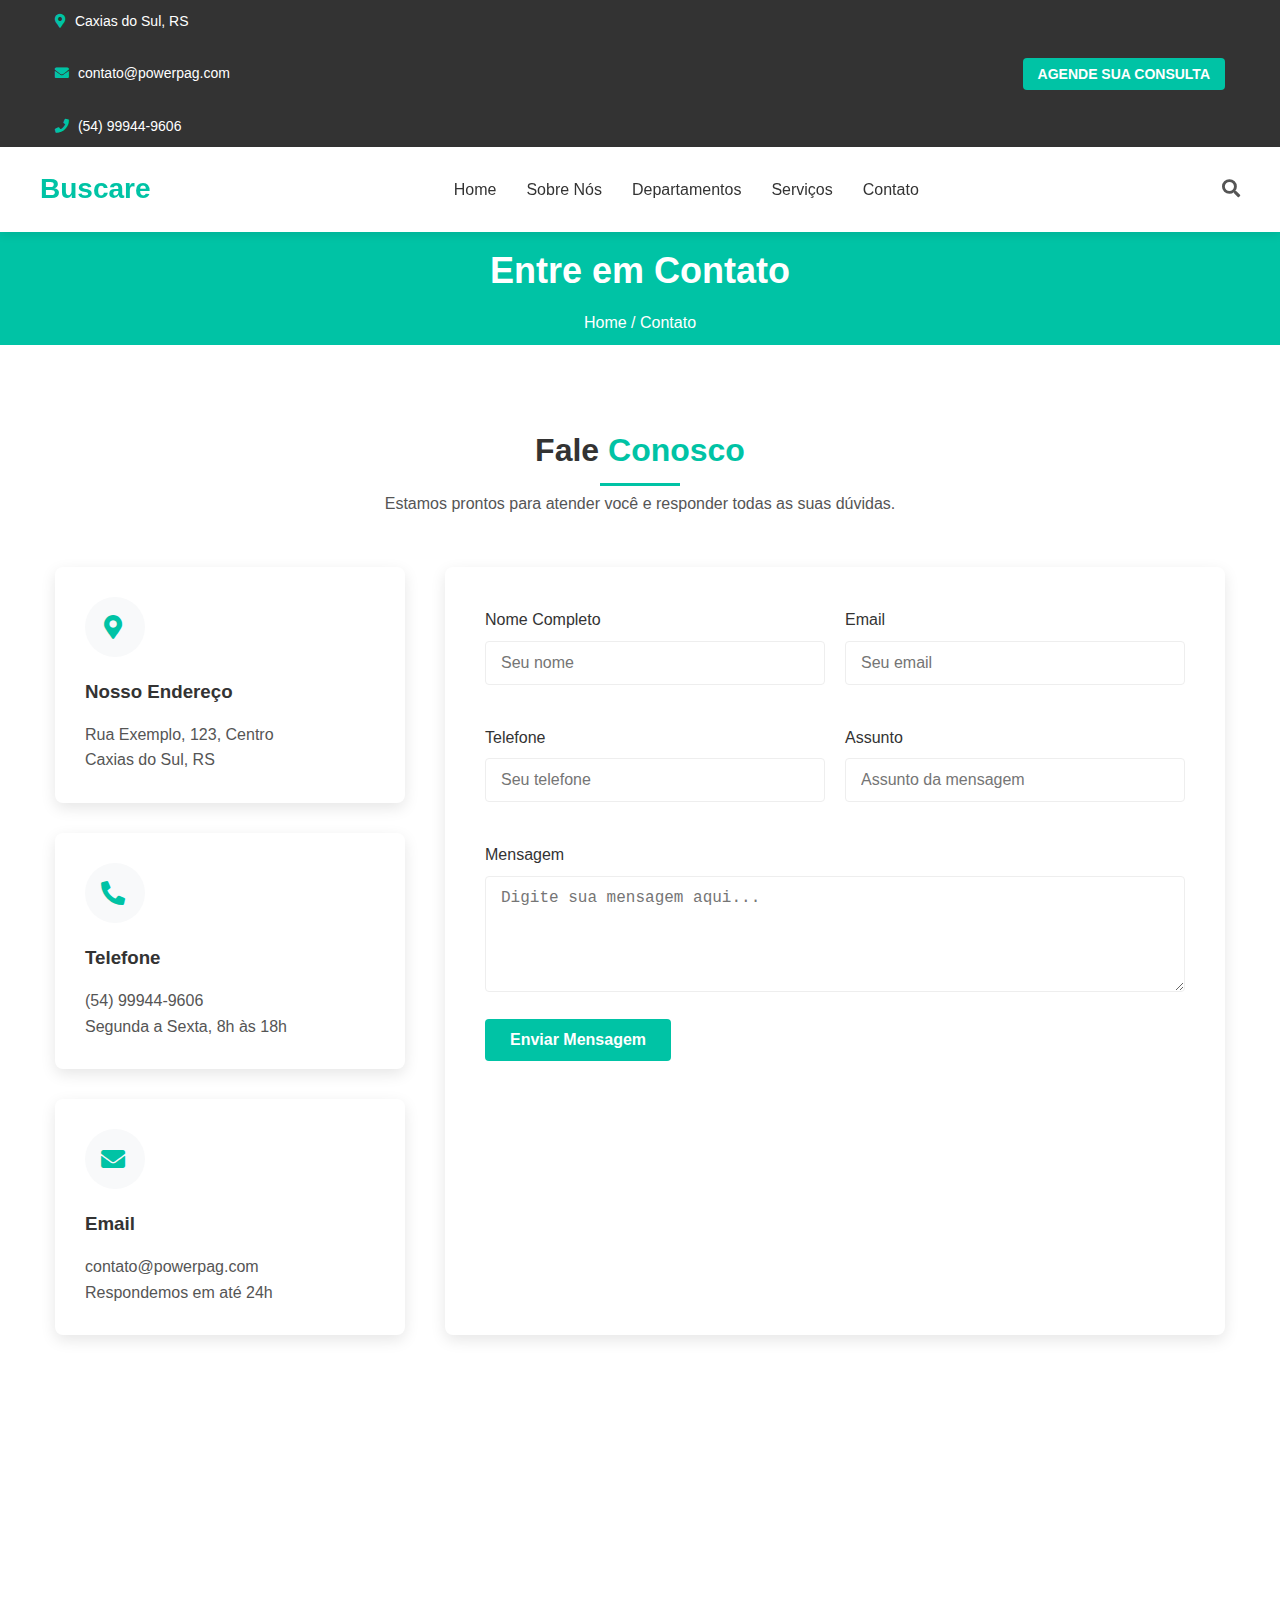
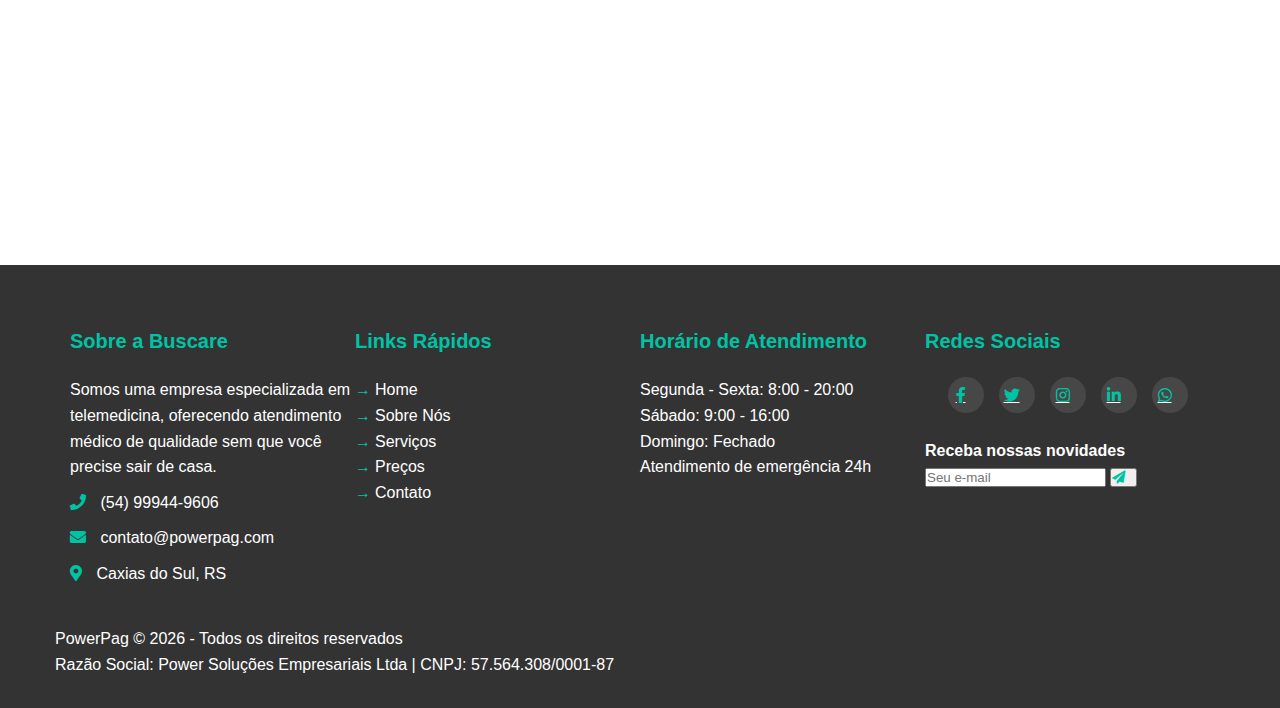
==== contato.html @ 87d9a32d "Initial commit of Buscare project" ====
<!DOCTYPE html>
<html lang="pt-BR">
<head>
    <meta charset="UTF-8">
    <meta name="viewport" content="width=device-width, initial-scale=1.0">
    <title>Buscare - Contato</title>
    <link rel="stylesheet" href="styles.css">
    <link rel="stylesheet" href="https://cdnjs.cloudflare.com/ajax/libs/font-awesome/5.15.4/css/all.min.css">
</head>
<body>
    <!-- Top Info Bar -->
    <div class="top-info-bar">
        <div class="container">
            <div class="contact-info">
                <span><i class="fas fa-map-marker-alt"></i> Caxias do Sul, RS</span>
                <span><i class="fas fa-envelope"></i> contato@powerpag.com</span>
                <span><i class="fas fa-phone"></i> (54) 99944-9606</span>
            </div>
            <div class="appointment-btn">
                <a href="contato.html" class="btn">AGENDE SUA CONSULTA</a>
            </div>
        </div>
    </div>

    <!-- Main Header -->
    <header>
        <div class="header-container">
            <div class="logo">
                <h1>Buscare</h1>
            </div>
            <nav>
                <ul>
                    <li><a href="index.html">Home</a></li>
                    <li><a href="sobre-nos.html">Sobre Nós</a></li>
                    <li><a href="servicos.html">Departamentos</a></li>
                    <li><a href="precos.html">Serviços</a></li>
                    <li><a href="contato.html">Contato</a></li>
                </ul>
            </nav>
            <div class="search-icon">
                <i class="fas fa-search"></i>
            </div>
        </div>
    </header>

    <main>
        <!-- Page Banner -->
        <section class="page-banner">
            <div class="container">
                <h1>Entre em Contato</h1>
                <div class="breadcrumb">
                    <a href="index.html">Home</a> / <span>Contato</span>
                </div>
            </div>
        </section>

        <!-- Contact Section -->
        <section class="contact-section">
            <div class="container">
                <div class="section-header">
                    <h2>Fale <span class="highlight">Conosco</span></h2>
                    <p>Estamos prontos para atender você e responder todas as suas dúvidas.</p>
                </div>

                <div class="contact-container">
                    <div class="contact-info">
                        <div class="info-card">
                            <div class="info-icon">
                                <i class="fas fa-map-marker-alt"></i>
                            </div>
                            <h3>Nosso Endereço</h3>
                            <p>Rua Exemplo, 123, Centro</p>
                            <p>Caxias do Sul, RS</p>
                        </div>

                        <div class="info-card">
                            <div class="info-icon">
                                <i class="fas fa-phone-alt"></i>
                            </div>
                            <h3>Telefone</h3>
                            <p>(54) 99944-9606</p>
                            <p>Segunda a Sexta, 8h às 18h</p>
                        </div>

                        <div class="info-card">
                            <div class="info-icon">
                                <i class="fas fa-envelope"></i>
                            </div>
                            <h3>Email</h3>
                            <p>contato@powerpag.com</p>
                            <p>Respondemos em até 24h</p>
                        </div>
                    </div>

                    <div class="contact-form-container">
                        <form class="contact-form">
                            <div class="form-row">
                                <div class="form-group">
                                    <label for="name">Nome Completo</label>
                                    <input type="text" id="name" name="name" placeholder="Seu nome" required>
                                </div>
                                <div class="form-group">
                                    <label for="email">Email</label>
                                    <input type="email" id="email" name="email" placeholder="Seu email" required>
                                </div>
                            </div>
                            
                            <div class="form-row">
                                <div class="form-group">
                                    <label for="phone">Telefone</label>
                                    <input type="tel" id="phone" name="phone" placeholder="Seu telefone">
                                </div>
                                <div class="form-group">
                                    <label for="subject">Assunto</label>
                                    <input type="text" id="subject" name="subject" placeholder="Assunto da mensagem">
                                </div>
                            </div>
                            
                            <div class="form-group">
                                <label for="message">Mensagem</label>
                                <textarea id="message" name="message" rows="5" placeholder="Digite sua mensagem aqui..." required></textarea>
                            </div>
                            
                            <button type="submit" class="btn">Enviar Mensagem</button>
                        </form>
                    </div>
                </div>
            </div>
        </section>

        <!-- Map Section -->
        <section class="map-section">
            <div class="map-container">
                <iframe src="https://www.google.com/maps/embed?pb=!1m18!1m12!1m3!1d111983.79428037127!2d-51.2520616!3d-29.1684063!2m3!1f0!2f0!3f0!3m2!1i1024!2i768!4f13.1!3m3!1m2!1s0x951ebccee24621cd%3A0x7edd7d35d8836a5d!2sCaxias%20do%20Sul%2C%20RS!5e0!3m2!1spt-BR!2sbr!4v1651234567890!5m2!1spt-BR!2sbr" width="100%" height="450" style="border:0;" allowfullscreen="" loading="lazy" referrerpolicy="no-referrer-when-downgrade"></iframe>
            </div>
        </section>
    </main>

    <footer id="main-footer"></footer>

    <script type="module">
        import { createFooter } from './components/Footer.js';
        import { renderSocialIcons } from './socialIcons.js';

        // Wait for DOM to be fully loaded
        window.addEventListener('DOMContentLoaded', async () => {
            try {
                // Add footer to the page
                const footerElement = document.getElementById('main-footer');
                footerElement.replaceWith(createFooter());

                // Add social icons
                const socialSection = document.querySelector('.social-icons-container');
                if (socialSection) {
                    await renderSocialIcons().then(icons => {
                        socialSection.appendChild(icons);
                    });
                }
            } catch (error) {
                console.log('Footer initialization error:', error);
            }
        });

        // Header scroll effect
        try {
            window.addEventListener('scroll', function() {
                const header = document.querySelector('header');
                if (header) {
                    if (window.scrollY > 70) {
                        header.classList.add('shrink');
                    } else {
                        header.classList.remove('shrink');
                    }
                }
            });
        } catch (error) {
            console.log('Header scroll effect error:', error);
        }
    </script>

    <script>
        window.addEventListener('scroll', function() {
            const header = document.querySelector('header');
            if (window.scrollY > 70) { // Ajuste o valor conforme necessário
                header.classList.add('shrink');
            } else {
                header.classList.remove('shrink');
            }
        });
    </script>
</body>
</html>
---- styles.css ----
:root {
    --primary-color: #00c3a5;
    --secondary-color: #333;
    --text-color: #555;
    --light-color: #fff;
    --border-color: #eee;
    --accent-color: #f8f9fa;
}

* {
    margin: 0;
    padding: 0;
    box-sizing: border-box;
}

body {
    font-family: 'Arial', sans-serif;
    line-height: 1.6;
    color: var(--text-color);
}

.container {
    width: 100%;
    max-width: 1200px;
    margin: 0 auto;
    padding: 0 15px;
}

/* Top Info Bar */
.top-info-bar {
    background-color: #333;
    color: white;
    padding: 10px 0;
}

.top-info-bar .container {
    display: flex;
    justify-content: space-between;
    align-items: center;
    flex-wrap: nowrap;
}

.contact-info {
    display: flex;

}
.contact-info span {
    margin-right: 20px;
    font-size: 14px;
    white-space: nowrap;
}

.contact-info i {
    margin-right: 5px;
    color: var(--primary-color);
    padding: -5px;
}

.appointment-btn {
    white-space: nowrap;
}

.appointment-btn .btn {
    background-color: var(--primary-color);
    color: white;
    padding: 8px 15px;
    border-radius: 4px;
    text-decoration: none;
    font-size: 14px;
    font-weight: bold;
}
    @media (max-width: 768px) {
    .top-info-bar .container {
        flex-direction: row; /* Changed from column to row */
        flex-wrap: wrap;
        justify-content: center;
        gap: 15px;
}
    
    .contact-info {
        flex-wrap: wrap;
        justify-content: center;
    }
}

/* Header */
header {
    background-color: white;
    box-shadow: 0 2px 10px rgba(0,0,0,0.1);
    position: sticky;
    top: 0;
    z-index: 1000;
    transition: all 0.3s ease;
}

.header-container {
    display: flex;
    justify-content: space-between;
    align-items: center;
    padding: 20px 0;
    max-width: 1200px;
    margin: 0 auto;
}

.logo h1 {
    color: var(--primary-color);
    font-size: 28px;
    margin: 0;
}

nav ul {
    display: flex;
    list-style: none;
}

nav ul li {
    margin: 0 15px;
}

nav ul li a {
    text-decoration: none;
    color: var(--secondary-color);
    font-weight: 500;
    transition: color 0.3s;
}

nav ul li a:hover {
    color: var(--primary-color);
}

.search-icon {
    font-size: 18px;
    cursor: pointer;
}

/* Hero Section */
.hero-section {
    background-image: url('imagens/hero-bg.jpg');
    background-size: cover;
    background-position: center;
    height: 600px;
    position: relative;
    display: flex;
    align-items: center;
    color: white;
    background-color: #00c3a5; /* Fallback color */
}

.hero-section::before {
    content: '';
    position: absolute;
    top: 0;
    left: 0;
    right: 0;
    bottom: 0;
    background: rgba(0, 0, 0, 0.4);
}

.hero-content {
    max-width: 1200px;
    margin: 0 auto;
    padding: 0 15px;
    position: relative;
    z-index: 1;
}

.hero-text {
    max-width: 600px;
}

.play-button {
    width: 60px;
    height: 60px;
    background-color: white;
    border-radius: 50%;
    display: flex;
    align-items: center;
    justify-content: center;
    margin-bottom: 20px;
    cursor: pointer;
}

.play-button i {
    color: var(--primary-color);
    font-size: 20px;
}

.hero-text h1 {
    font-size: 42px;
    margin-bottom: 20px;
    line-height: 1.2;
}

.hero-text p {
    font-size: 18px;
    margin-bottom: 30px;
}

.hero-text .btn {
    background-color: var(--primary-color);
    color: white;
    padding: 12px 25px;
    text-decoration: none;
    border-radius: 4px;
    font-weight: bold;
    display: inline-block;
    transition: background-color 0.3s;
}

.hero-text .btn:hover {
    background-color: #00a08a;
}

/* Service Cards */
.service-cards {
    margin-top: -70px;
    position: relative;
    z-index: 10;
}

.service-cards .container {
    display: flex;
    justify-content: space-between;
    gap: 20px;
}

.service-cards .card {
    background-color: white;
    padding: 30px 20px;
    text-align: center;
    border-radius: 5px;
    box-shadow: 0 5px 15px rgba(0,0,0,0.1);
    flex: 1;
    transition: transform 0.3s;
}

.service-cards .card:hover {
    transform: translateY(-10px);
}

.service-cards .icon {
    width: 70px;
    height: 70px;
    background-color: #f0f8ff;
    border-radius: 50%;
    display: flex;
    align-items: center;
    justify-content: center;
    margin: 0 auto 15px;
}

.service-cards .icon i {
    font-size: 30px;
    color: var(--primary-color);
}

.service-cards h3 {
    color: var(--secondary-color);
    font-size: 18px;
    margin-bottom: 0;
}

/* Emergency Services Section */
.emergency-services {
    padding: 80px 0;
    background-color: var(--accent-color);
}

.emergency-services .container {
    display: flex;
    align-items: center;
    gap: 40px;
}

.emergency-services .image-side {
    flex: 1;
}

.emergency-services .image-side img {
    width: 100%;
    border-radius: 8px;
    box-shadow: 0 5px 15px rgba(0,0,0,0.1);
}

.emergency-services .content-side {
    flex: 1;
}

.emergency-services h2 {
    color: var(--secondary-color);
    font-size: 32px;
    margin-bottom: 20px;
}

.emergency-services p {
    margin-bottom: 25px;
}

.emergency-features {
    list-style: none;
    margin-bottom: 30px;
}

.emergency-features li {
    margin-bottom: 15px;
    display: flex;
    align-items: center;
}

.emergency-features i {
    color: var(--primary-color);
    margin-right: 10px;
    font-size: 18px;
}

/* Centers of Excellence */
.centers-excellence {
    padding: 80px 0;
}

.section-header {
    text-align: center;
    margin-bottom: 50px;
}

.section-header h2 {
    color: var(--secondary-color);
    font-size: 32px;
    margin-bottom: 15px;
    position: relative;
    display: inline-block;
}

.section-header h2::after {
    content: '';
    position: absolute;
    bottom: -10px;
    left: 50%;
    transform: translateX(-50%);
    width: 80px;
    height: 3px;
    background-color: var(--primary-color);
}

.section-header .highlight {
    color: var(--primary-color);
}

.section-header p {
    max-width: 700px;
    margin: 0 auto;
}

.excellence-cards {
    display: flex;
    justify-content: space-between;
    gap: 30px;
    max-width: 1200px;
    margin: 0 auto;
    padding: 0 15px;
}

.excellence-card {
    flex: 1;
    text-align: center;
    padding: 30px 20px;
    border: 1px solid var(--border-color);
    border-radius: 5px;
    transition: all 0.3s;
}

.excellence-card:hover {
    box-shadow: 0 10px 30px rgba(0,0,0,0.1);
    transform: translateY(-10px);
}

/* Add this to your existing CSS file */
.circle-image {
    width: 100%;
    height: 100%;
    object-fit: cover;
    border-radius: 50%;
}

/* You might want to adjust the icon-circle size for images */
.icon-circle {
    width: 80px;
    height: 80px;
    background-color: var(--primary-color);
    border-radius: 50%;
    display: flex;
    align-items: center;
    justify-content: center;
    margin: 0 auto 20px;
    overflow: hidden; /* Add this to ensure the image stays within the circle */
}

.icon-circle i {
    font-size: 30px;
    color: white;
}

.excellence-card h3 {
    color: var(--secondary-color);
    margin-bottom: 15px;
}

.excellence-card p {
    margin-bottom: 20px;
}

.read-more {
    color: var(--primary-color);
    text-decoration: none;
    font-weight: bold;
    display: inline-block;
    position: relative;
}

.read-more::after {
    content: '';
    position: absolute;
    bottom: -5px;
    left: 0;
    width: 0;
    height: 2px;
    background-color: var(--primary-color);
    transition: width 0.3s;
}

.read-more:hover::after {
    width: 100%;
}

/* Testimonials Section */
.depoimentos {
    padding: 80px 0;
    background-color: var(--accent-color);
    text-align: center;
    position: relative;
}

.depoimentos h2 {
    color: var(--secondary-color);
    font-size: 32px;
    margin-bottom: 40px;
    position: relative;
    display: inline-block;
}

.depoimentos h2::after {
    content: '';
    position: absolute;
    bottom: -10px;
    left: 50%;
    transform: translateX(-50%);
    width: 80px;
    height: 3px;
    background-color: var(--primary-color);
}

.slider-container {
    max-width: 800px;
    margin: 0 auto;
    overflow: hidden;
}

.slider {
    display: flex;
    transition: transform 0.5s ease;
}

.slide {
    min-width: 100%;
    padding: 30px;
    background-color: white;
    border-radius: 8px;
    box-shadow: 0 5px 15px rgba(0,0,0,0.1);
}

.slide p {
    font-size: 18px;
    font-style: italic;
    margin-bottom: 20px;
}

.slide h4 {
    color: var(--primary-color);
}

.nav {
    display: flex;
    justify-content: center;
    margin-top: 30px;
}

.nav-btn {
    width: 12px;
    height: 12px;
    background-color: #ccc;
    border-radius: 50%;
    margin: 0 5px;
    cursor: pointer;
    transition: background-color 0.3s;
}

.nav-btn:hover {
    background-color: var(--primary-color);
}

input[type="radio"] {
    display: none;
}

#radio1:checked ~ .slider-container .slider {
    transform: translateX(0);
}

#radio2:checked ~ .slider-container .slider {
    transform: translateX(-100%);
}

#radio3:checked ~ .slider-container .slider {
    transform: translateX(-200%);
}

#radio1:checked ~ .nav label:nth-child(1),
#radio2:checked ~ .nav label:nth-child(2),
#radio3:checked ~ .nav label:nth-child(3) {
    background-color: var(--primary-color);
}

/* Footer */
footer {
    background-color: var(--secondary-color);
    color: white;
    padding: 60px 0 30px;
}

.footer-container {
    display: flex;
    justify-content: space-between;
    flex-wrap: wrap;
    max-width: 1200px;
    margin: 0 auto;
    padding: 0 15px;
}

.footer-section {
    flex: 1;
    min-width: 250px;
    margin-bottom: 30px;
}

.footer-section h3 {
    color: var(--primary-color);
    margin-bottom: 20px;
    font-size: 20px;
}

.footer-section p {
    margin-bottom: 10px;
}

.footer-section i {
    margin-right: 10px;
    color: var(--primary-color);
}

/* Responsive Styles */
@media (max-width: 992px) {
    .hero-text h1 {
        font-size: 36px;
    }
    
    .service-cards .container,
    .emergency-services .container,
    .excellence-cards {
        flex-direction: column;
    }
    
    .emergency-services .container {
        gap: 30px;
    }
    
    .excellence-card {
        margin-bottom: 20px;
    }
}

@media (max-width: 768px) {
    .top-info-bar .container {
        flex-direction: column;
        gap: 10px;
    }
    
    .header-container {
        flex-direction: column;
        text-align: center;
    }
    
    nav ul {
        margin-top: 15px;
        flex-wrap: wrap;
        justify-content: center;
    }
    
    .hero-section {
        height: 500px;
    }
    
    .hero-text {
        text-align: center;
        margin: 0 auto;
    }
    
    .play-button {
        margin: 0 auto 20px;
    }
    
    .footer-section {
        flex: 100%;
    }
}

/* Header Shrink Effect */
header.shrink {
    padding: 5px 0;
    box-shadow: 0 2px 10px rgba(0,0,0,0.1);
}

header.shrink .logo h1 {
    font-size: 24px;
}

header.shrink nav ul li a {
    font-size: 14px;
}

/* Page Banner */
.page-banner {
    background-color: var(--primary-color);
    color: white;
    padding: 10px 0;
    text-align: center;
}

.page-banner h1 {
    font-size: 36px;
    margin-bottom: 10px;
}

.breadcrumb {
    font-size: 16px;
}

.breadcrumb a {
    color: white;
    text-decoration: none;
}

.breadcrumb a:hover {
    text-decoration: underline;
}

/* About Content */
.about-content {
    padding: 80px 0;
}

.about-grid {
    display: flex;
    gap: 40px;
    align-items: center;
}

.about-image {
    flex: 1;
}

.about-image img {
    width: 100%;
    border-radius: 8px;
    box-shadow: 0 5px 15px rgba(0,0,0,0.1);
}

.about-text {
    flex: 1;
}

.about-text h2 {
    color: var(--secondary-color);
    font-size: 32px;
    margin-bottom: 20px;
    position: relative;
}

.about-text h2::after {
    content: '';
    position: absolute;
    bottom: -10px;
    left: 0;
    width: 80px;
    height: 3px;
    background-color: var(--primary-color);
}

.about-text .highlight {
    color: var(--primary-color);
}

.about-text p {
    margin-bottom: 20px;
    line-height: 1.8;
}

.about-features {
    margin-top: 30px;
}

.feature {
    display: flex;
    align-items: flex-start;
    margin-bottom: 20px;
}

.feature i {
    font-size: 24px;
    color: var(--primary-color);
    margin-right: 15px;
    margin-top: 5px;
}

.feature h4 {
    color: var(--secondary-color);
    margin-bottom: 5px;
}

/* Team Section */
.team-section {
    padding: 80px 0;
    background-color: var(--accent-color);
}

.team-grid {
    display: grid;
    grid-template-columns: repeat(auto-fill, minmax(300px, 1fr));
    gap: 30px;
    margin-top: 50px;
}

.team-member {
    background-color: white;
    border-radius: 8px;
    overflow: hidden;
    box-shadow: 0 5px 15px rgba(0,0,0,0.1);
    transition: transform 0.3s;
}

.team-member:hover {
    transform: translateY(-10px);
}

.member-image {
    height: 250px;
    overflow: hidden;
}

.member-image img {
    width: 100%;
    height: 100%;
    object-fit: cover;
    transition: transform 0.5s;
}

.team-member:hover .member-image img {
    transform: scale(1.1);
}

.member-info {
    padding: 20px;
    text-align: center;
}

.member-info h3 {
    color: var(--secondary-color);
    margin-bottom: 5px;
}

.specialty {
    color: var(--primary-color);
    font-weight: bold;
    margin-bottom: 10px;
}

.description {
    margin-bottom: 15px;
    font-size: 14px;
}

.social-icons {
    display: flex;
    justify-content: center;
    gap: 15px;
}

.social-icons a {
    width: 35px;
    height: 35px;
    background-color: var(--accent-color);
    border-radius: 50%;
    display: flex;
    align-items: center;
    justify-content: center;
    color: var(--secondary-color);
    transition: all 0.3s;
}

.social-icons a:hover {
    background-color: var(--primary-color);
    color: white;
}

/* Responsive Styles for About Page */
@media (max-width: 992px) {
    .about-grid {
        flex-direction: column;
    }
    
    .about-image, .about-text {
        width: 100%;
    }
}

@media (max-width: 768px) {
    .page-banner {
        padding: 40px 0;
    }
    
    .page-banner h1 {
        font-size: 28px;
    }
    
    .team-grid {
        grid-template-columns: repeat(auto-fill, minmax(250px, 1fr));
    }
}

/* Services Section */
.services-section {
    padding: 80px 0;
}

.services-grid {
    display: grid;
    grid-template-columns: repeat(auto-fill, minmax(300px, 1fr));
    gap: 30px;
    margin-top: 50px;
}

.service-card {
    background-color: white;
    padding: 30px;
    border-radius: 8px;
    box-shadow: 0 5px 15px rgba(0,0,0,0.1);
    transition: transform 0.3s;
    text-align: center;
}

.service-card:hover {
    transform: translateY(-10px);
}

.service-icon {
    width: 70px;
    height: 70px;
    background-color: var(--accent-color);
    border-radius: 50%;
    display: flex;
    align-items: center;
    justify-content: center;
    margin: 0 auto 20px;
}

.service-icon i {
    font-size: 30px;
    color: var(--primary-color);
}

.service-card h3 {
    color: var(--secondary-color);
    margin-bottom: 15px;
}

.service-card p {
    margin-bottom: 20px;
}

/* How It Works Section */
.how-it-works {
    padding: 80px 0;
    background-color: var(--accent-color);
}

.steps-container {
    margin-top: 50px;
}

.step {
    display: flex;
    align-items: flex-start;
    margin-bottom: 40px;
}

.step-number {
    width: 50px;
    height: 50px;
    background-color: var(--primary-color);
    color: white;
    border-radius: 50%;
    display: flex;
    align-items: center;
    justify-content: center;
    font-size: 24px;
    font-weight: bold;
    margin-right: 20px;
    flex-shrink: 0;
}

.step-content h3 {
    color: var(--secondary-color);
    margin-bottom: 10px;
}

/* CTA Section */
.cta-section {
    padding: 80px 0;
    background-image: url('https://images.unsplash.com/photo-1579684385127-1ef15d508118?ixlib=rb-4.0.3&ixid=M3wxMjA3fDB8MHxwaG90by1wYWdlfHx8fGVufDB8fHx8fA%3D%3D&auto=format&fit=crop&w=880&q=80');
    background-size: cover;
    background-position: center;
    position: relative;
    color: white;
}

.cta-section::before {
    content: '';
    position: absolute;
    top: 0;
    left: 0;
    right: 0;
    bottom: 0;
    background: rgba(0, 0, 0, 0.7);
}

.cta-content {
    position: relative;
    z-index: 1;
    text-align: center;
    max-width: 700px;
    margin: 0 auto;
}

.cta-content h2 {
    font-size: 36px;
    margin-bottom: 20px;
}

.cta-content p {
    font-size: 18px;
    margin-bottom: 30px;
}

.cta-content .btn {
    background-color: var(--primary-color);
    color: white;
    padding: 12px 25px;
    text-decoration: none;
    border-radius: 4px;
    font-weight: bold;
    display: inline-block;
    transition: background-color 0.3s;
}

.cta-content .btn:hover {
    background-color: #00a08a;
}

/* Responsive Styles for Services Page */
@media (max-width: 992px) {
    .services-grid {
        grid-template-columns: repeat(2, 1fr);
    }
}

@media (max-width: 768px) {
    .services-grid {
        grid-template-columns: 1fr;
    }
    
    .step {
        flex-direction: column;
        align-items: center;
        text-align: center;
    }
    
    .step-number {
        margin-right: 0;
        margin-bottom: 15px;
    }
    
    .cta-content h2 {
        font-size: 28px;
    }
}
/* Pricing Section */
.pricing-section {
    padding: 80px 0;
}

.pricing-plans {
    display: flex;
    justify-content: center;
    gap: 30px;
    margin-top: 50px;
    flex-wrap: wrap;
}

.pricing-card {
    background-color: white;
    border-radius: 8px;
    box-shadow: 0 5px 15px rgba(0,0,0,0.1);
    overflow: hidden;
    width: 100%;
    max-width: 350px;
    transition: transform 0.3s;
    position: relative;
}

.pricing-card {
    background-color: white;
    border-radius: 8px;
    box-shadow: 0 5px 15px rgba(0,0,0,0.1);
    overflow: hidden;
    width: 100%;
    max-width: 350px;
    transition: transform 0.3s;
    position: relative;
}

.pricing-card:hover {
    transform: translateY(-10px);
}

.pricing-card.featured {
    border: 2px solid var(--primary-color);
    transform: scale(1.05);
}

.pricing-card.featured:hover {
    transform: scale(1.05) translateY(-10px);
}

.ribbon {
    position: absolute;
    top: 20px;
    right: -30px;
    background-color: var(--primary-color);
    color: white;
    padding: 5px 30px;
    font-size: 14px;
    transform: rotate(45deg);
    font-weight: bold;
}

.plan-header {
    background-color: var(--accent-color);
    padding: 30px 20px;
    text-align: center;
}

.plan-header h3 {
    color: var(--secondary-color);
    font-size: 24px;
    margin-bottom: 15px;
}

.price {
    display: flex;
    align-items: baseline;
    justify-content: center;
}

.currency {
    font-size: 24px;
    font-weight: bold;
    color: var(--secondary-color);
}

.amount {
    font-size: 48px;
    font-weight: bold;
    color: var(--primary-color);
    margin: 0 5px;
}

.period {
    font-size: 16px;
    color: var(--text-color);
}

.plan-features {
    padding: 30px 20px;
}

.plan-features ul {
    list-style: none;
}

.plan-features li {
    margin-bottom: 15px;
    display: flex;
    align-items: center;
}

.plan-features i {
    margin-right: 10px;
    color: var(--primary-color);
}

.plan-features .not-included {
    color: #aaa;
}

.plan-features .not-included i {
    color: #ccc;
}

.plan-footer {
    padding: 0 20px 30px;
    text-align: center;
}

.plan-footer .btn {
    background-color: var(--primary-color);
    color: white;
    padding: 12px 25px;
    text-decoration: none;
    border-radius: 4px;
    font-weight: bold;
    display: inline-block;
    transition: background-color 0.3s;
    width: 100%;
}

.plan-footer .btn:hover {
    background-color: #00a08a;
}

/* Individual Services Pricing */
.individual-pricing {
    padding: 80px 0;
    background-color: var(--accent-color);
}

.services-table {
    margin-top: 50px;
    overflow-x: auto;
}

.services-table table {
    width: 100%;
    border-collapse: collapse;
    background-color: white;
    border-radius: 8px;
    overflow: hidden;
    box-shadow: 0 5px 15px rgba(0,0,0,0.1);
}

.services-table th {
    background-color: var(--primary-color);
    color: white;
    padding: 15px;
    text-align: left;
}

.services-table td {
    padding: 15px;
    border-bottom: 1px solid var(--border-color);
}

.services-table tr:last-child td {
    border-bottom: none;
}

.services-table tr:hover td {
    background-color: #f9f9f9;
}

/* FAQ Section */
.faq-section {
    padding: 80px 0;
}

.faq-container {
    margin-top: 50px;
    max-width: 800px;
    margin-left: auto;
    margin-right: auto;
}

.faq-item {
    margin-bottom: 20px;
    border: 1px solid var(--border-color);
    border-radius: 8px;
    overflow: hidden;
}

.faq-question {
    padding: 20px;
    background-color: white;
    display: flex;
    justify-content: space-between;
    align-items: center;
    cursor: pointer;
}

.faq-question h3 {
    margin: 0;
    font-size: 18px;
    color: var(--secondary-color);
}

.toggle-icon {
    color: var(--primary-color);
}

.faq-answer {
    padding: 0 20px;
    max-height: 0;
    overflow: hidden;
    transition: max-height 0.3s ease, padding 0.3s ease;
}

.faq-item.active .faq-answer {
    padding: 0 20px 20px;
    max-height: 200px;
}
/* Contact Section */
.contact-section {
    padding: 80px 0;
}

.contact-container {
    display: flex;
    gap: 40px;
    margin-top: 50px;
}

.contact-info {
    flex: 1;
    display: flex;
    flex-direction: column;
    gap: 30px;
}

.info-card {
    background-color: white;
    padding: 30px;
    border-radius: 8px;
    box-shadow: 0 5px 15px rgba(0,0,0,0.1);
    transition: transform 0.3s;
}

.info-card:hover {
    transform: translateY(-10px);
}

.info-icon {
    width: 60px;
    height: 60px;
    background-color: var(--accent-color);
    border-radius: 50%;
    display: flex;
    align-items: center;
    justify-content: center;
    margin-bottom: 20px;
}

.info-icon i {
    font-size: 24px;
    color: var(--primary-color);
}

.info-card h3 {
    color: var(--secondary-color);
    margin-bottom: 15px;
}

.contact-form-container {
    flex: 2;
    background-color: white;
    padding: 40px;
    border-radius: 8px;
    box-shadow: 0 5px 15px rgba(0,0,0,0.1);
}

.form-row {
    display: flex;
    gap: 20px;
    margin-bottom: 20px;
}

.form-group {
    flex: 1;
    margin-bottom: 20px;
}

.form-group label {
    display: block;
    margin-bottom: 8px;
    color: var(--secondary-color);
    font-weight: 500;
}

.form-group input,
.form-group textarea {
    width: 100%;
    padding: 12px 15px;
    border: 1px solid var(--border-color);
    border-radius: 4px;
    font-size: 16px;
    transition: border-color 0.3s;
}

.form-group input:focus,
.form-group textarea:focus {
    border-color: var(--primary-color);
    outline: none;
}

.contact-form .btn {
    background-color: var(--primary-color);
    color: white;
    padding: 12px 25px;
    border: none;
    border-radius: 4px;
    font-weight: bold;
    font-size: 16px;
    cursor: pointer;
    transition: background-color 0.3s;
}

.contact-form .btn:hover {
    background-color: #00a08a;
}

/* Map Section */
.map-section {
    height: 450px;
}

.map-container {
    height: 100%;
}

.map-container iframe {
    display: block;
}

/* Responsive Styles for Contact Page */
@media (max-width: 992px) {
    .contact-container {
        flex-direction: column;
    }
    
    .contact-info {
        flex-direction: row;
        flex-wrap: wrap;
    }
    
    .info-card {
        flex: 1;
        min-width: 250px;
    }
}

@media (max-width: 768px) {
    .form-row {
        flex-direction: column;
        gap: 0;
    }
    
    .contact-info {
        flex-direction: column;
    }
}
/* Footer Links - Updated styles */
.footer-links {
    list-style: none;
    padding: 0;
    margin: 0;
}
.footer-links a {
    color: #ffffff;
    text-decoration: none;
    transition: all 0.3s ease;
    display: inline-block;
    padding-left: 20px;
    position: relative;
}

.footer-links a::before {
    content: "→";
    position: absolute;
    left: 0;
    color: var(--primary-color);
}

.footer-links a:hover {
    color: var(--primary-color);
    transform: translateX(5px);;
}

/* Social Icons in Footer */
.footer-section .social-icons {
    display: flex;
    gap: 15px;
    margin-bottom: 25px;
    justify-content: center;
}

.footer-section .social-icons a {
    display: flex;
    align-items: center;
    justify-content: center;
    width: 36px;
    height: 36px;
    background-color: rgba(255, 255, 255, 0.1);
    border-radius: 50%;
    color: #ffffff;
    transition: all 0.3s ease;
}

.footer-section .social-icons a:hover {
    background-color: var(--primary-color);
    transform: translateY(-3px);
}
.footer-hours {
    list-style: none;
}
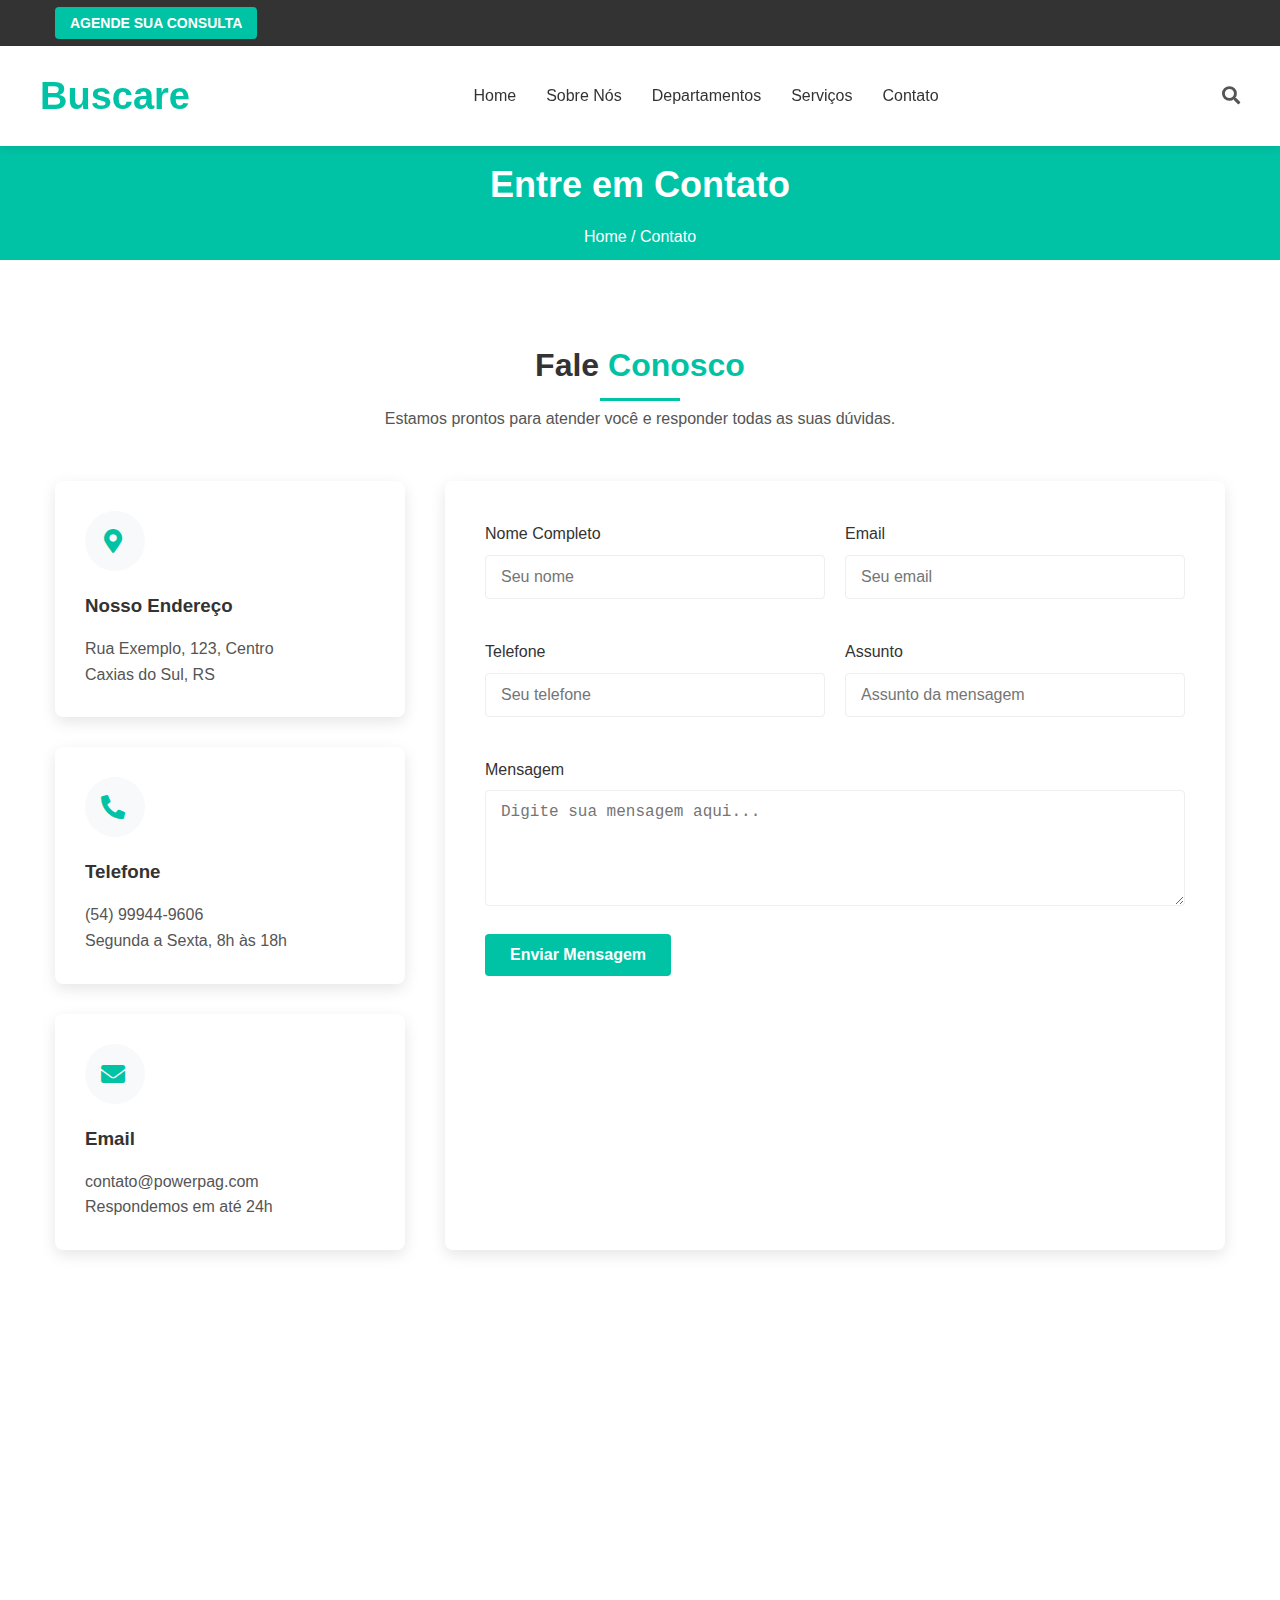
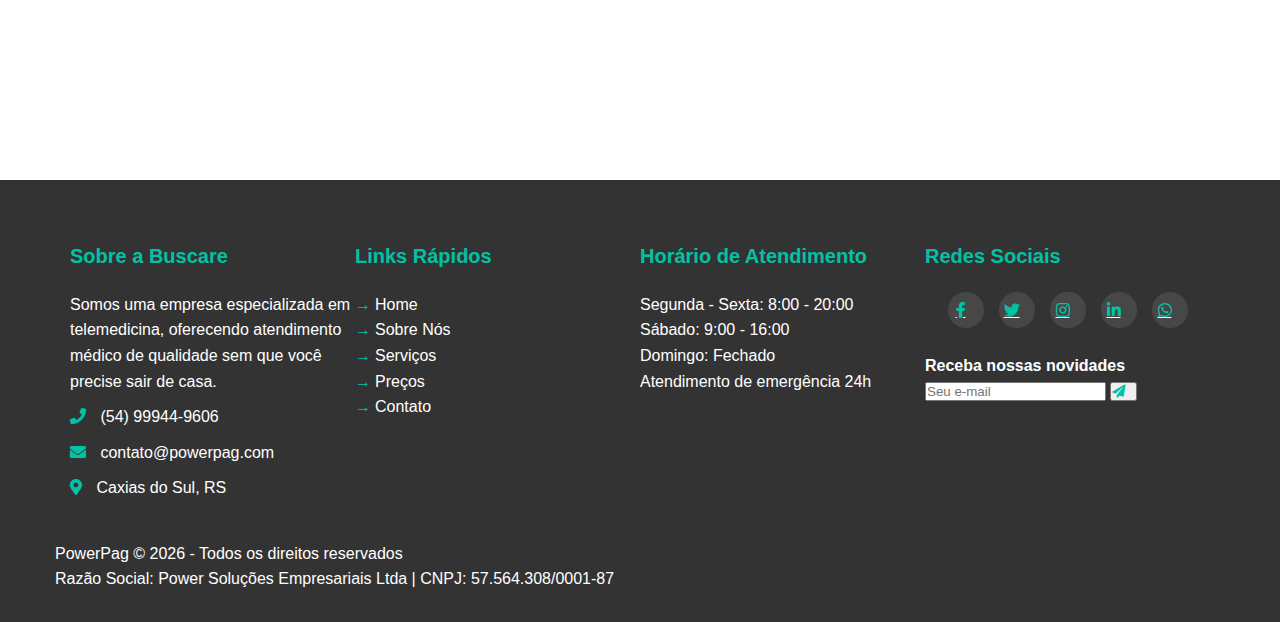
==== commit b067d566: "Atualização de arquivos HTML e CSS" ====
--- a/contato.html
+++ b/contato.html
@@ -10,12 +10,7 @@
 <body>
     <!-- Top Info Bar -->
     <div class="top-info-bar">
-        <div class="container">
-            <div class="contact-info">
-                <span><i class="fas fa-map-marker-alt"></i> Caxias do Sul, RS</span>
-                <span><i class="fas fa-envelope"></i> contato@powerpag.com</span>
-                <span><i class="fas fa-phone"></i> (54) 99944-9606</span>
-            </div>
+        <div class="container">           
             <div class="appointment-btn">
                 <a href="contato.html" class="btn">AGENDE SUA CONSULTA</a>
             </div>
@@ -47,7 +42,7 @@
         <!-- Page Banner -->
         <section class="page-banner">
             <div class="container">
-                <h1>Entre em Contato</h1>
+                <h2>Entre em Contato</h2>
                 <div class="breadcrumb">
                     <a href="index.html">Home</a> / <span>Contato</span>
                 </div>
--- a/styles.css
+++ b/styles.css
@@ -104,7 +104,7 @@
 
 .logo h1 {
     color: var(--primary-color);
-    font-size: 28px;
+    font-size: 38px;
     margin: 0;
 }
 
@@ -138,12 +138,18 @@
     background-image: url('imagens/hero-bg.jpg');
     background-size: cover;
     background-position: center;
-    height: 600px;
+    height: 500px;
     position: relative;
     display: flex;
     align-items: center;
     color: white;
     background-color: #00c3a5; /* Fallback color */
+
+}
+
+.hero-section h2    {
+    font-size: 35px;
+
 }
 
 .hero-section::before {
@@ -165,7 +171,7 @@
 }
 
 .hero-text {
-    max-width: 600px;
+    max-width: 700px;
 }
 
 .play-button {
@@ -186,7 +192,7 @@
 }
 
 .hero-text h1 {
-    font-size: 42px;
+    font-size: 42em;
     margin-bottom: 20px;
     line-height: 1.2;
 }
@@ -645,7 +651,7 @@
     text-align: center;
 }
 
-.page-banner h1 {
+.page-banner h2 {
     font-size: 36px;
     margin-bottom: 10px;
 }
@@ -1019,10 +1025,20 @@
 
 .pricing-plans {
     display: flex;
-    justify-content: center;
-    gap: 30px;
-    margin-top: 50px;
-    flex-wrap: wrap;
+    justify-content: space-between;
+    gap: 20px;
+    flex-wrap: nowrap;
+    margin: 40px 0;
+}
+
+.pricing-card {
+    flex: 1;
+    background: white;
+    border-radius: 8px;
+    box-shadow: 0 5px 15px rgba(0,0,0,0.1);
+    padding: 30px;
+    position: relative;
+    transition: transform 0.3s ease;
 }
 
 .pricing-card {
@@ -1036,17 +1052,6 @@
     position: relative;
 }
 
-.pricing-card {
-    background-color: white;
-    border-radius: 8px;
-    box-shadow: 0 5px 15px rgba(0,0,0,0.1);
-    overflow: hidden;
-    width: 100%;
-    max-width: 350px;
-    transition: transform 0.3s;
-    position: relative;
-}
-
 .pricing-card:hover {
     transform: translateY(-10px);
 }
